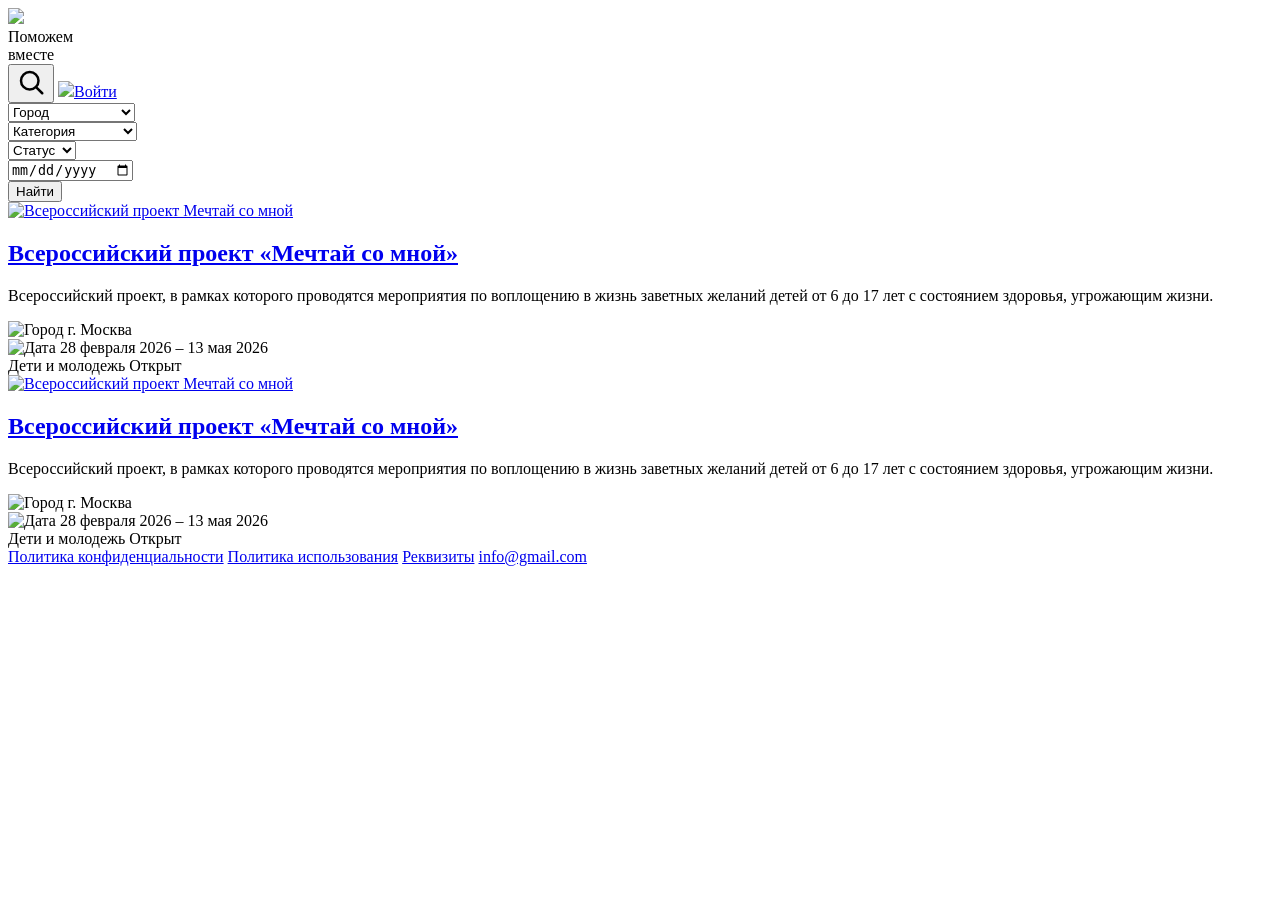
==== pages/events.html @ 2b975987 "add directory pages" ====
<!DOCTYPE html>
<html lang="ru">
<head>
    <meta charset="UTF-8">
    <meta name="viewport" content="width=device-width, initial-scale=1.0">
    <title>Мероприятия</title>
    <link rel="stylesheet" href="../assets/css/style_events.css">
    <link rel="stylesheet" href="../assets/css/events.css">
</head>
<body>
    <div class="page">
        <header class="header">
            <div class="logo">
                <a href="../index.html" class="logo">
                    <div class="logo-icon">
                        <img src="../assets/img/icon/logo.png">
                    </div>
                </a>
                <div class="logo-text">
                    <span>Поможем<br>вместе</span>
                </div>
            </div>

            <div class="header-actions">
                <button class="icon-btn" aria-label="Поиск" onclick="window.location.href='search.php'"> 
                    <svg width="30" height="30" viewBox="0 0 24 24" fill="none" stroke="currentColor" stroke-width="2" stroke-linecap="round" stroke-linejoin="round">
                        <circle cx="11" cy="11" r="7"/>
                        <line x1="21" y1="21" x2="16.65" y2="16.65"/>
                    </svg>
                </button>

                <a href="login.php" class="login-btn"><img src="../assets/img/icon/input.png">Войти</a>
            </div>
        </header>

        <main class="events-layout">
            <aside class="filters">
                <form class="filters-form" action="#" method="get">
                    <div class="filter-group">
                        <select name="city" class="filter-select">
                            <option value="Город">Город</option>
                            <option value="Москва">Москва</option>
                            <option value="Владимир">Владимир</option>
                            <option value="Санкт-Петербург">Санкт-Петербург</option>
                        </select>
                    </div>

                <div class="filter-group">
                    <select name="category" class="filter-select">
                        <option value="category">Категория</option>
                        <option value="children">Дети и молодежь</option>
                        <option value="ecology">Экология</option>
                        <option value="sport">Спорт</option>
                        <option value="culture">Культура</option>
                    </select>
                </div>

                <div class="filter-group">
                    <select name="status" class="filter-select">
                        <option value="status">Статус</option>
                        <option value="open">Открыт</option>
                        <option value="closed">Закрыт</option>
                    </select>
                </div>

                <div class="filter-group">
                    <input type="date" name="date" id="date" class="date-input"> 
                </div>
                
                <div class="filter-actions">
                    <button type="submit" class="find-btn">Найти</button>
                </div>

                </form>
            </aside>

           <div class="events-list">

                <article class="event-card">
                    <a href="event_details.html" class="event-image">
                        <img src="../assets/img/events/event1.jpg" alt="Всероссийский проект Мечтай со мной">
                    </a>

                        <div class="event-main">
                            <h2 class="event-title">
                                <a href="event_details.html">Всероссийский проект «Мечтай со мной»</a>
                            </h2>
                            
                            <p class="event-text">
                                Всероссийский проект, в рамках которого проводятся мероприятия
                                по воплощению в жизнь заветных желаний детей от 6 до 17 лет
                                с состоянием здоровья, угрожающим жизни.
                            </p>
                        </div>

                        <div class="event-meta">
                            <div class="meta-item">
                                <img src="../assets/img/icon/geoloc.png" alt="Город">
                                <span>г. Москва</span>
                            </div>
                            <div class="meta-item">
                                <img src="../assets/img/icon/calendar.png" alt="Дата">
                                <span>28 февраля 2026 – 13 мая 2026</span>
                            </div>
                        </div>

                        <div class="event-footer">
                            <span class="tag">Дети и молодежь</span>
                            <span class="status-badge">Открыт</span>
                        </div>
                </article>

                <article class="event-card">
                    <a href="event_details.html" class="event-image">
                        <img src="../assets/img/events/event1.jpg" alt="Всероссийский проект Мечтай со мной">
                    </a>

                    
                        <div class="event-main">
                            <h2 class="event-title">
                                <a href="event_details.html">Всероссийский проект «Мечтай со мной»</a>
                            </h2>
                            
                            <p class="event-text">
                                Всероссийский проект, в рамках которого проводятся мероприятия
                                по воплощению в жизнь заветных желаний детей от 6 до 17 лет
                                с состоянием здоровья, угрожающим жизни.
                            </p>
                        </div>

                        <div class="event-meta">
                            <div class="meta-item">
                                <img src="../assets/img/icon/geoloc.png" alt="Город">
                                <span>г. Москва</span>
                            </div>
                            <div class="meta-item">
                                <img src="../assets/img/icon/calendar.png" alt="Дата">
                                <span>28 февраля 2026 – 13 мая 2026</span>
                            </div>
                        </div>

                        <div class="event-footer">
                            <span class="tag">Дети и молодежь</span>
                            <span class="status-badge">Открыт</span>
                        </div>
                </article>

            </div>  
        </main>
    </div>
<footer>
    <a href="privacy.php">Политика конфиденциальности</a>
    <a href="terms.php">Политика использования</a>
    <a href="requisites.php">Реквизиты</a>
    <a href="mailto:info@gmail.com">info@gmail.com</a>
</footer>
</body>
</html>
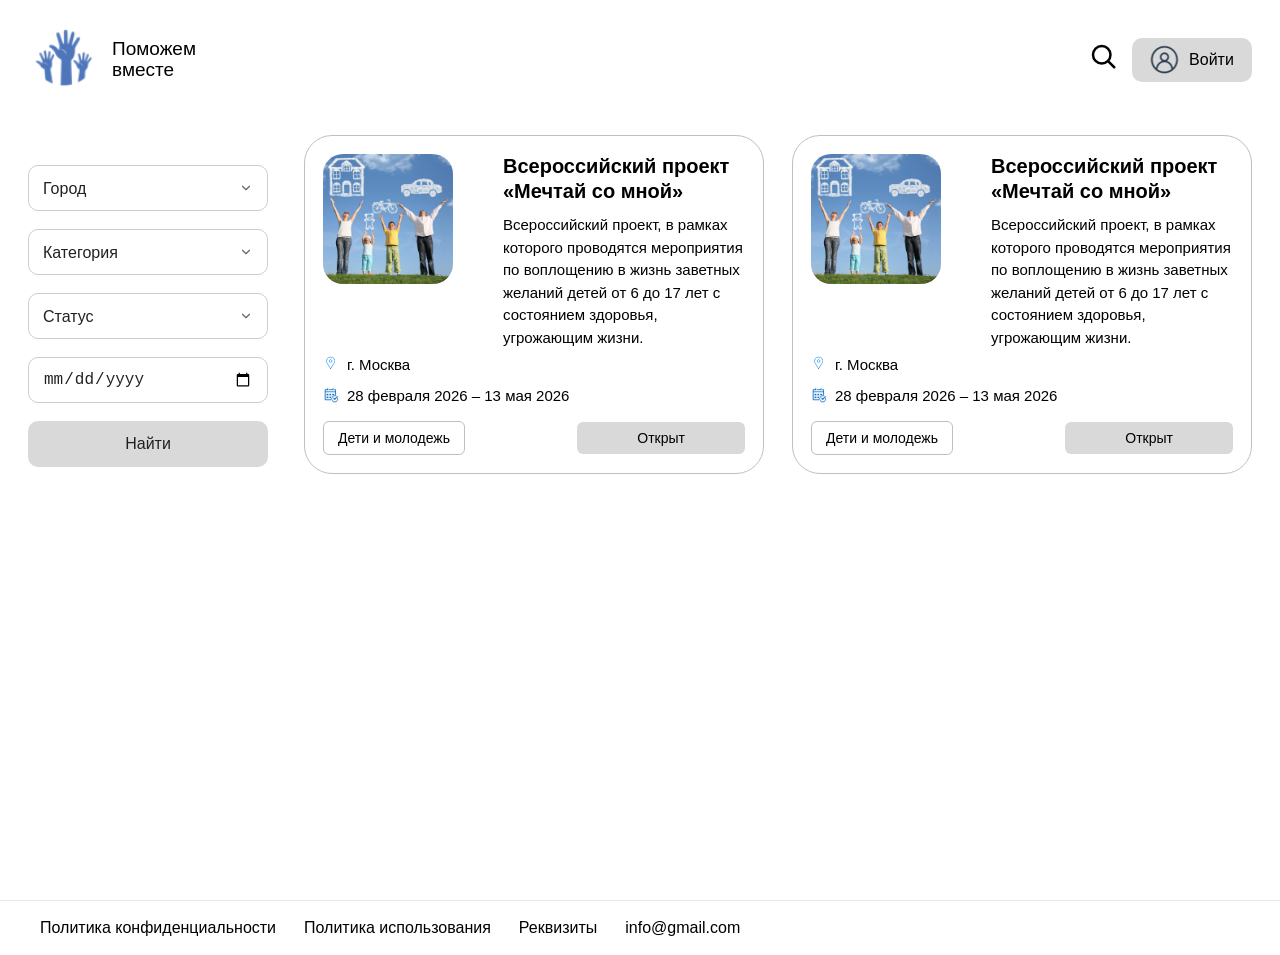
==== commit 1fc82722: "update path html" ====
--- a/pages/events.html
+++ b/pages/events.html
@@ -4,8 +4,8 @@
     <meta charset="UTF-8">
     <meta name="viewport" content="width=device-width, initial-scale=1.0">
     <title>Мероприятия</title>
-    <link rel="stylesheet" href="../assets/css/style_events.css">
-    <link rel="stylesheet" href="../assets/css/events.css">
+    <link rel="stylesheet" href="../css/style_events.css">
+    <link rel="stylesheet" href="../css/events.css">
 </head>
 <body>
     <div class="page">
@@ -13,7 +13,7 @@
             <div class="logo">
                 <a href="../index.html" class="logo">
                     <div class="logo-icon">
-                        <img src="../assets/img/icon/logo.png">
+                        <img src="../img/icon/logo.png">
                     </div>
                 </a>
                 <div class="logo-text">
@@ -29,7 +29,7 @@
                     </svg>
                 </button>
 
-                <a href="login.php" class="login-btn"><img src="../assets/img/icon/input.png">Войти</a>
+                <a href="login.php" class="login-btn"><img src="../img/icon/input.png">Войти</a>
             </div>
         </header>
 
@@ -78,7 +78,7 @@
 
                 <article class="event-card">
                     <a href="event_details.html" class="event-image">
-                        <img src="../assets/img/events/event1.jpg" alt="Всероссийский проект Мечтай со мной">
+                        <img src="../img/events/event1.jpg" alt="Всероссийский проект Мечтай со мной">
                     </a>
 
                         <div class="event-main">
@@ -95,11 +95,11 @@
 
                         <div class="event-meta">
                             <div class="meta-item">
-                                <img src="../assets/img/icon/geoloc.png" alt="Город">
+                                <img src="../img/icon/geoloc.png" alt="Город">
                                 <span>г. Москва</span>
                             </div>
                             <div class="meta-item">
-                                <img src="../assets/img/icon/calendar.png" alt="Дата">
+                                <img src="../img/icon/calendar.png" alt="Дата">
                                 <span>28 февраля 2026 – 13 мая 2026</span>
                             </div>
                         </div>
@@ -112,7 +112,7 @@
 
                 <article class="event-card">
                     <a href="event_details.html" class="event-image">
-                        <img src="../assets/img/events/event1.jpg" alt="Всероссийский проект Мечтай со мной">
+                        <img src="../img/events/event1.jpg" alt="Всероссийский проект Мечтай со мной">
                     </a>
 
                     
@@ -130,11 +130,11 @@
 
                         <div class="event-meta">
                             <div class="meta-item">
-                                <img src="../assets/img/icon/geoloc.png" alt="Город">
+                                <img src="../img/icon/geoloc.png" alt="Город">
                                 <span>г. Москва</span>
                             </div>
                             <div class="meta-item">
-                                <img src="../assets/img/icon/calendar.png" alt="Дата">
+                                <img src="../img/icon/calendar.png" alt="Дата">
                                 <span>28 февраля 2026 – 13 мая 2026</span>
                             </div>
                         </div>
--- a/css/style_events.css
+++ b/css/style_events.css
@@ -0,0 +1,82 @@
+* {
+    margin: 0;
+    padding: 0;
+    box-sizing: border-box;
+}
+
+body {
+    font-family: Arial, sans-serif;
+    background: #ffffff;
+    color: #000000;
+}
+
+a {
+    text-decoration: none;
+    color: inherit;
+}
+
+.page {
+    max-width: 1440px;
+    margin: 0 auto;
+    min-height: 100vh;
+    padding: 20px 28px;
+}
+
+.header {
+    display: flex;
+    justify-content: space-between;
+    align-items: center;
+    margin-bottom: 36px;
+}
+
+.logo {
+    display: flex;
+    align-items: center;
+    gap: 12px;
+}
+
+.logo-icon img {
+    width: 72px;
+    height: auto;
+}
+
+.logo-text {
+    display: flex;
+    flex-direction: column;
+    font-weight: 400;
+    line-height: 1.1;
+    font-size: 19px;
+}
+
+.header-actions {
+    display: flex;
+    align-items: center;
+    gap: 14px;
+}
+
+.icon-btn {
+    border: none;
+    background: transparent;
+    font-size: 28px;
+    cursor: pointer;
+}
+
+.login-btn {
+    display: inline-flex;
+    align-items: center;
+    justify-content: center;
+    min-width: 120px;
+    height: 44px;
+    border-radius: 10px;
+    background: #d9d9d9;
+    gap: 10px;               
+}
+
+footer {
+    padding: 18px 40px;
+    display: flex;
+    align-items: center;
+    gap: 28px;
+    flex-wrap: wrap;
+    border-top: 1px solid #e8e8e8;
+}
--- a/css/events.css
+++ b/css/events.css
@@ -0,0 +1,192 @@
+.events-layout {
+    display: grid;
+    grid-template-columns: 240px 1fr;
+    gap: 36px;
+    align-items: start;
+}
+
+.filters {
+    padding-top: 30px;
+}
+
+.filters-form {
+    display: flex;
+    flex-direction: column;
+    gap: 18px;
+}
+
+.filter-select,
+.date-input,
+.find-btn {
+    width: 100%;
+    height: 46px;
+    border-radius: 10px;
+    border: 1px solid #cfcfcf;
+    background: #fff;
+    padding: 0 14px;
+    font-size: 16px;
+    color: #222;
+    box-sizing: border-box;
+}
+
+.filter-select {
+    appearance: none;
+    -webkit-appearance: none;
+    -moz-appearance: none;
+    cursor: pointer;
+    background-image: url("data:image/svg+xml;utf8,<svg xmlns='http://www.w3.org/2000/svg' width='14' height='14' viewBox='0 0 24 24' fill='none' stroke='%23666' stroke-width='2' stroke-linecap='round' stroke-linejoin='round'><polyline points='6 9 12 15 18 9'/></svg>");
+    background-repeat: no-repeat;
+    background-position: right 14px center;
+    background-size: 14px;
+    padding-right: 40px;
+}
+
+.find-btn {
+    background: #d9d9d9;
+    border: none;
+    cursor: pointer;
+}
+
+.events-list {
+    display: grid;
+    grid-template-columns: repeat(2, minmax(0, 1fr));
+    gap: 28px;
+}
+
+.event-card {
+    display: grid;
+    grid-template-columns: 180px 1fr;
+    grid-template-areas:
+        "image main"
+        "meta  meta"
+        "footer footer";
+    column-gap: 0px;
+    row-gap: 5px;
+    background: #fff;
+    border: 1.5px solid #bfbfbf;
+    border-radius: 28px;
+    padding: 18px;
+    box-sizing: border-box;
+}
+.event-meta {
+    grid-area: meta;
+    display: flex;
+    flex-direction: column;
+    gap: 10px;
+}
+.event-image {
+    grid-area: image;
+    width: 130px;
+    height: 130px;
+    border-radius: 20px;
+    overflow: hidden;
+    display: block;
+}
+
+.event-image img {
+    width: 100%;
+    height: 100%;
+    object-fit: cover;
+    display: block;
+}
+.event-main {
+    grid-area: main;
+}
+.event-title {
+    margin: 0 0 10px;
+    font-size: 20px;
+    line-height: 1.25;
+    font-weight: 600;
+}
+
+.event-title a {
+    text-decoration: none;
+    color: #000000;
+}
+
+.event-text {
+    margin: 0;
+    font-size: 15px;
+    line-height: 1.5;
+    color: #000000;
+}
+.meta-item {
+    display: flex;
+    align-items: flex-start;
+    gap: 8px;
+    font-size: 15px;
+}
+.meta-item span {
+    flex: 1;
+    line-height: 1.4;
+}
+.meta-item img {
+    width: 16px;
+    height: 16px;
+    margin-top: 2px;
+    flex-shrink: 0;
+}
+
+.event-footer {
+    grid-area: footer;
+    display: flex;
+    justify-content: space-between;
+    align-items: center;
+    gap: 14px;
+    margin-top: 10px;
+}
+
+.tag {
+    display: inline-flex;
+    align-items: center;
+    padding: 8px 14px;
+    border-radius: 6px;
+    background: #ffffff;
+    border: 1.5px solid #bfbfbf;
+    font-size: 14px;
+    color: #000000;
+}
+
+.status-badge {
+    display: inline-flex;
+    align-items: center;
+    justify-content: center;
+    padding: 8px 60px;
+    padding-left: 60px;
+    border-radius: 6px;
+    background: #d9d9d9;
+    font-size: 14px;
+    color: #000000;
+}
+
+
+@media (max-width: 1200px) {
+    .events-list {
+        grid-template-columns: 1fr;
+    }
+}
+
+@media (max-width: 992px) {
+    .events-layout {
+        grid-template-columns: 1fr;
+    }
+}
+
+@media (max-width: 768px) {
+    .event-card {
+        grid-template-columns: 1fr;
+        grid-template-areas:
+            "image"
+            "main"
+            "meta"
+            "footer";
+    }
+
+    .event-image {
+        width: 100%;
+    }
+
+    .event-footer {
+        flex-direction: column;
+    }
+}
